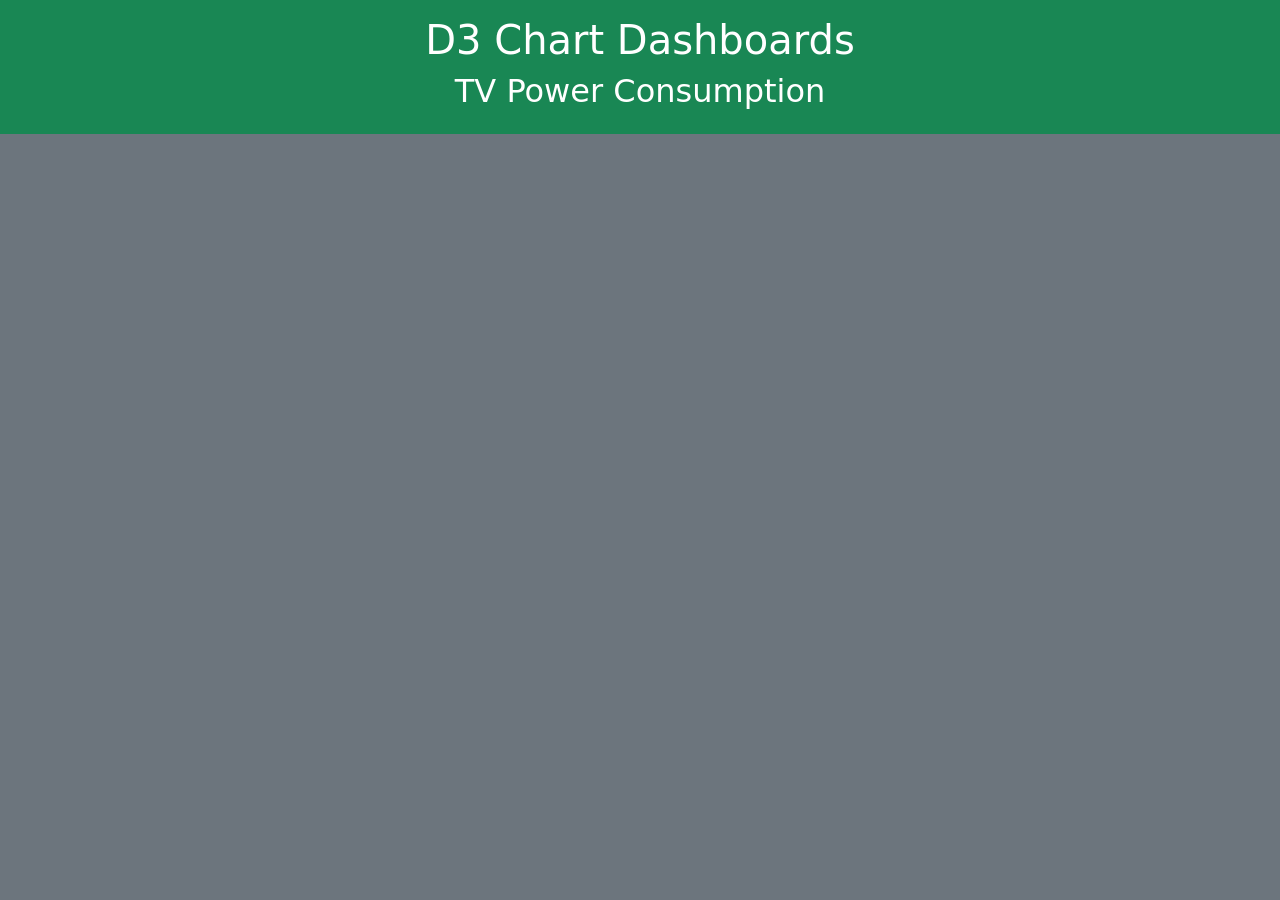
==== Week8_Demo/Week5/index.html @ 3ec21051 "Add files via upload" ====
<!DOCTYPE html>
<html lang="en">
<head>
    <meta charset="UTF-8">
    <meta name="viewport" content="width=device-width, initial-scale=1.0">
    <title>Week 5</title>
    

    <link href="https://cdn.jsdelivr.net/npm/bootstrap@5.3.5/dist/css/bootstrap.min.css" rel="stylesheet" integrity="sha384-SgOJa3DmI69IUzQ2PVdRZhwQ+dy64/BUtbMJw1MZ8t5HZApcHrRKUc4W0kG879m7" crossorigin="anonymous">
</head>
<body class="bg-secondary">
    <div class=" bg-success w-100 text-white text-center p-3 mb-3">
        <h1>D3 Chart Dashboards</h1>
        <h2>TV Power Consumption</h2>
    </div>
    
    <div class="responsive-svg-container bg-primary-secondary">
        <div class="row bg-light m-4">
            <div id="scatterPlot">

            </div>
        </div>

        <div class="row bg-light m-4">
            <div id="line">

            </div>
        </div>

        <div class="row bg-light m-4">
            <div id="bar">

            </div>
        </div>

        <div class="row bg-light m-4">
            <div id="donut">

            </div>
        </div>
    </div>
    <script src="https://d3js.org/d3.v7.min.js"></script>
    <script src="energyConsumptionD3.js"></script>
    <script src="priceD3.js"></script>
    <script src="meanEnergyD3.js"></script>
    <script src="pieChartD3.js"></script>
</body>
</html>
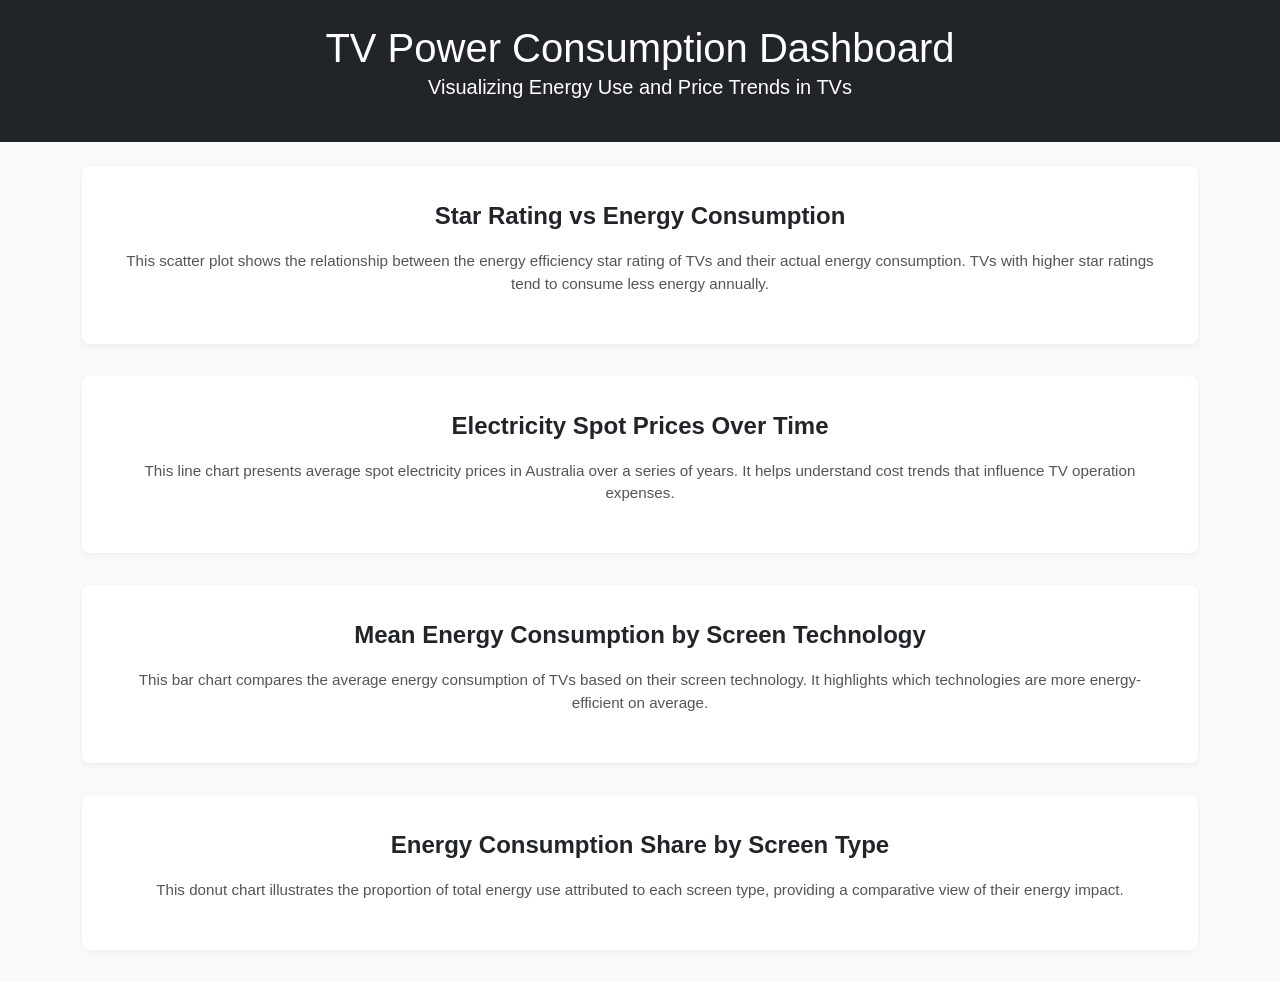
==== commit a380296c: "CSS updates" ====
--- a/Week8_Demo/Week5/index.html
+++ b/Week8_Demo/Week5/index.html
@@ -3,46 +3,73 @@
 <head>
     <meta charset="UTF-8">
     <meta name="viewport" content="width=device-width, initial-scale=1.0">
-    <title>Week 5</title>
-    
+    <title>D3 Dashboard: TV Power Consumption</title>
+    <link href="https://cdn.jsdelivr.net/npm/bootstrap@5.3.5/dist/css/bootstrap.min.css" rel="stylesheet">
+    <style>
+        body {
+            background-color: #f8f9fa;
+            font-family: 'Segoe UI', sans-serif;
+        }
+        .chart-container {
+            background: #ffffff;
+            border-radius: 8px;
+            box-shadow: 0 2px 6px rgba(0, 0, 0, 0.05);
+            padding: 2rem;
+            margin-bottom: 2rem;
+        }
+        .chart-title {
+            font-size: 1.5rem;
+            font-weight: 600;
+            margin-bottom: 1rem;
+            text-align: center;
+        }
+        .chart-description {
+            font-size: 0.95rem;
+            color: #555;
+            margin-bottom: 1rem;
+            text-align: center;
+        }
+    </style>
+</head>
+<body>
+    <header class="bg-dark text-white text-center py-4 mb-4">
+        <h1 class="mb-0">TV Power Consumption Dashboard</h1>
+        <p class="lead">Visualizing Energy Use and Price Trends in TVs</p>
+    </header>
 
-    <link href="https://cdn.jsdelivr.net/npm/bootstrap@5.3.5/dist/css/bootstrap.min.css" rel="stylesheet" integrity="sha384-SgOJa3DmI69IUzQ2PVdRZhwQ+dy64/BUtbMJw1MZ8t5HZApcHrRKUc4W0kG879m7" crossorigin="anonymous">
-</head>
-<body class="bg-secondary">
-    <div class=" bg-success w-100 text-white text-center p-3 mb-3">
-        <h1>D3 Chart Dashboards</h1>
-        <h2>TV Power Consumption</h2>
-    </div>
-    
-    <div class="responsive-svg-container bg-primary-secondary">
-        <div class="row bg-light m-4">
-            <div id="scatterPlot">
+    <main class="container">
+        <section class="chart-container">
+            <div class="chart-title">Star Rating vs Energy Consumption</div>
+            <div class="chart-description">This scatter plot shows the relationship between the energy efficiency star rating of TVs and their actual energy consumption. TVs with higher star 
+                ratings tend to consume less energy annually.</div>
+            <div id="scatterPlot"></div>
+        </section>
 
-            </div>
-        </div>
+        <section class="chart-container">
+            <div class="chart-title">Electricity Spot Prices Over Time</div>
+            <div class="chart-description">This line chart presents average spot electricity prices in Australia over a series of years. It helps understand cost trends that influence TV 
+                operation expenses.</div>
+            <div id="line"></div>
+        </section>
 
-        <div class="row bg-light m-4">
-            <div id="line">
+        <section class="chart-container">
+            <div class="chart-title">Mean Energy Consumption by Screen Technology</div>
+            <div class="chart-description">This bar chart compares the average energy consumption of TVs based on their screen technology. It highlights which technologies are more energy-
+                efficient on average.</div>
+            <div id="bar"></div>
+        </section>
 
-            </div>
-        </div>
+        <section class="chart-container">
+            <div class="chart-title">Energy Consumption Share by Screen Type</div>
+            <div class="chart-description">This donut chart illustrates the proportion of total energy use attributed to each screen type, providing a comparative view of their energy impact.</div>
+            <div id="donut"></div>
+        </section>
+    </main>
 
-        <div class="row bg-light m-4">
-            <div id="bar">
-
-            </div>
-        </div>
-
-        <div class="row bg-light m-4">
-            <div id="donut">
-
-            </div>
-        </div>
-    </div>
     <script src="https://d3js.org/d3.v7.min.js"></script>
     <script src="energyConsumptionD3.js"></script>
     <script src="priceD3.js"></script>
     <script src="meanEnergyD3.js"></script>
     <script src="pieChartD3.js"></script>
 </body>
-</html>+</html>
